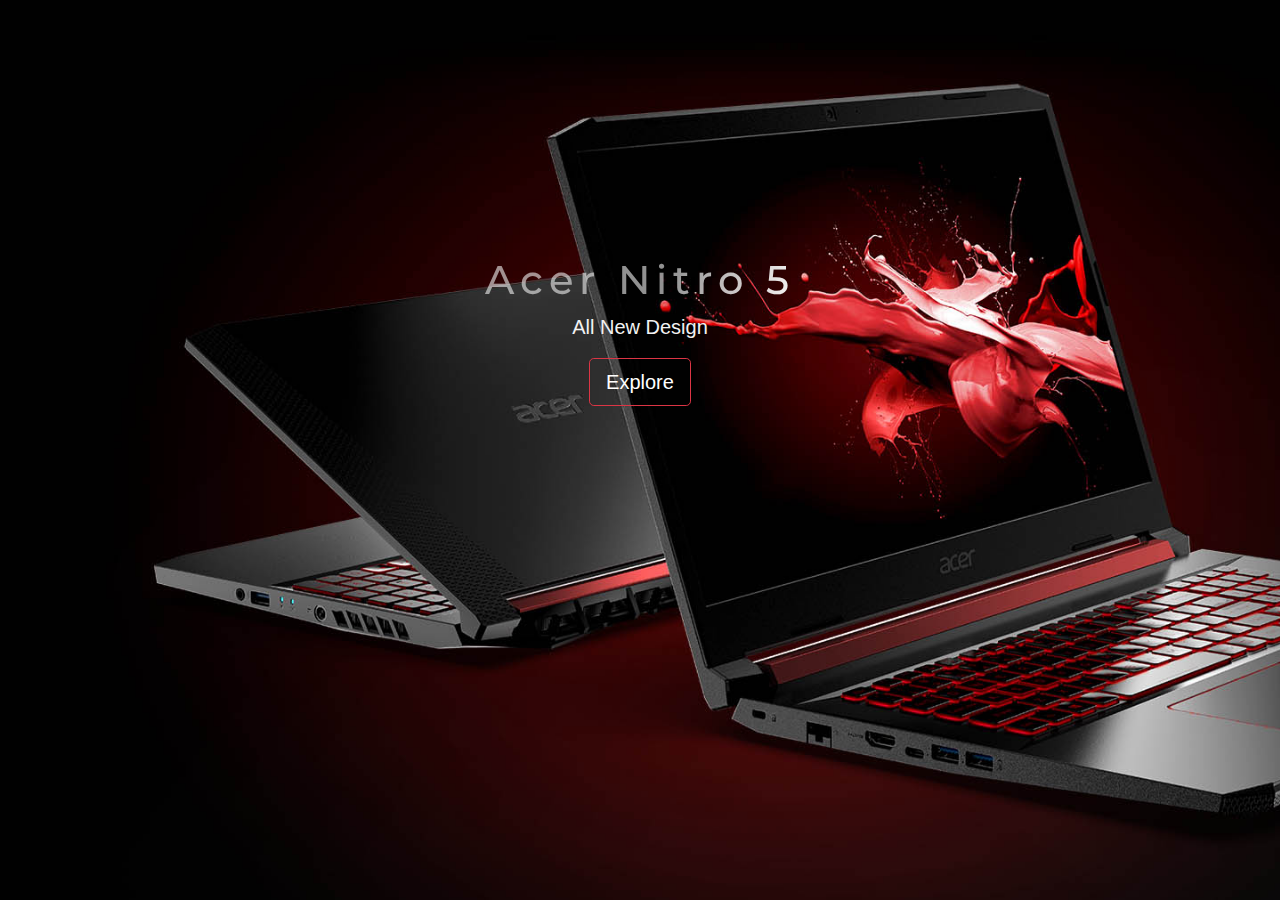
==== index.html @ 259308b8 "capstone1" ====
<!DOCTYPE html>
<html>
<head>
	<title> B35 Class| Landing Page</title>
	<meta charset="utf-8">
	<meta name="viewport" content="width=device-width,
	initial-scale=1.0, maximum-scale=1.0, shrink-to-fit=no">
	<meta http-equiv="X-UA-Compatible" content="IE-Edge">
	<!-- font awesome icons -->
	<link rel="stylesheet" href="https://use.fontawesome.com/releases/v5.5.0/css/all.css" integrity="sha384-B4dIYHKNBt8Bc12p+WXckhzcICo0wtJAoU8YZTY5qE0Id1GSseTk6S+L3BlXeVIU" crossorigin="anonymous">
	
	<!-- google fonts -->
	<link href="https://fonts.googleapis.com/css?family=Montserrat|Raleway&display=swap" rel="stylesheet">

	<!-- bootstrap -->
	<link rel="stylesheet" href="https://maxcdn.bootstrapcdn.com/bootstrap/4.3.1/css/bootstrap.min.css">
	<!-- external css -->
	<link rel="stylesheet" type="text/css" href="assets/css/style.css">
	<!-- animate css -->
	<link rel="stylesheet" type="text/css" href="assets/css/animate.css">
	<link rel="shortcut icon" href="assets/images/no5icon.jpg"/>

</head>
<body>
	<section id="jumbotron-section">
		<div id="jumbo-land" class="jumbotron mb-0 animated fadeIn" >
			<div class="container-fluid text-center ">
				<h1 class="text-center shine"> Acer Nitro 5</h1>	
				
				<p class="lead text-center"> All New Design</p>
				
				<a href="home.html"> <button id="explore" class="btn btn-outline-danger btn-lg "> 
					 Explore</a>
				</button> 
				
				
 				


			</div> 
			<!-- end of container -->
			
			
			 
		</div>
		<!-- end of jumbotron -->

	</section>
	<!-- end of jumbo section  -->
	










<!-- jQuery library -->
<script src="https://ajax.googleapis.com/ajax/libs/jquery/3.4.1/jquery.min.js"></script>

<!-- Popper JS
<script src="https://cdnjs.cloudflare.com/ajax/libs/popper.js/1.14.7/umd/popper.min.js"></script>

 Latest compiled JavaScript -->
<script src="https://maxcdn.bootstrapcdn.com/bootstrap/4.3.1/js/bootstrap.min.js"></script>

</body>
</html>
---- assets/css/style.css ----
@font-face{

	font-family: "timeless";
	src: url(../fonts/Timeless.ttf);
}

*{
	margin:0;
	padding: 0;
	box-sizing: border-box;
	font-family: 'Lato', sans-serif;

}

html{
	scroll-behavior: smooth;
}

/*landing page*/
#jumbo-land{
	height: 100vh;
	/*background-image: url(../assets/images/nitro5bg.jpg);*/
	padding-top: 20%;
	/*background-color: white; */
	/*background-image: url(https://static.acer.com/up/Resource/Acer/Laptops/Nitro_5/Overview/20190401/NITRO_5_AN515-54_hero_large.jpg);*/
	background-image: url(../images/nitro5bg.jpg);
	background-size: cover;
	border-radius: 0; /*removes jumbo tron's rounded corners*/
	/*border: 2px solid yellow;*/
}/*End landing*/


.jumbotron h1 {
	font-family: 'Montserrat', sans-serif;
	color: #f2f2f2; /*off white*/
}
.jumbotron p{
	color: #f2f2f2;
}

.jumbotron hr {
	/*background-color: #fff;*/
}


.btn a {
	text-decoration: none;
	color: #fff;
}

/*.container {
height: 100vh;
}*/

#explore:hover {
 background-color: #c42f34;
}




.jumbotron h1 {
	/*color: #fff;*/
  /*font-size: 10vw;*/
  text-decoration: none;
  /*text-transform: uppercase;*/
  letter-spacing: 6px;
  display: inline-block;
  position: relative;
 /* font-family: 'Merriweather', serif;*/
  -webkit-mask-image: linear-gradient(-75deg, rgba(0,0,0,.6) 30%, #000 50%, rgba(0,0,0,.6) 70%);
  -webkit-mask-size: 200%;
  animation: shine 2s linear infinite;
}

@keyframes shine {
  from { -webkit-mask-position: 150%; }
  to { -webkit-mask-position: -50%; }
}


/*home.html start*/
#navbarNav{
font-size: 20px;
}

#navbar {
background-color: #000;
/*background-color: yellow;*/



}

.mainpicture{
	width: 100%;
}

#container {
	background-color: #000;
	max-width: 1501px;
}

/*#overview1{


}*/

.iframe1 {
	width: 49.83%;
	height: 450px;
	/*margin-left: 17px;*/
	display: inline-block;
	margin: 0;

}

.acerRed {
	color: #dc3545;
}
.acerRedbg{
	background-color: #dc3545; 
}

#navbar  {
	color: #dc3545;
}

#navbar2  {
	color: #dc3545;
}




h2 {
  
  -moz-transition: all 0.2s ease-in;
  -o-transition: all 0.2s ease-in;
  -webkit-transition: all 0.2s ease-in;
  transition: all 0.2s ease-in;
}

h2:hover {
  color: red;
  text-shadow:0px 0px 10px red;
  -moz-transition: all 0.2s ease-in;
  -o-transition: all 0.2s ease-in;
  -webkit-transition: all 0.2s ease-in;
  transition: all 0.2s ease-in;
}

/*.mainpicture1{
	z-index:0;

	
}*/


/*end of home.html css*/

/*techspecs.html*/
hr{
	background-color: lightgrey;
}

.mainpicture2{
	width: 70%;
}

#specs{
	height: 20%;
	width: 100%
}
ul{
	list-style: none;
}

/*techspecs.html end*/

/*home2.html*/
#home-landing {
	background-color: #333;
	color: #fff;
	padding: 20%;

}



/*end home2.html*/

/*ABOUT HTML START*/

#jumbrotron-about {

	background-color: #333;
	height: 90vh;
	border-radius: 0;
	margin-bottom: 0; 
}

#landing-about{
	color: #f2f2f2;
	font-size: 5em;
	padding-top: 20vh;
	letter-spacing: 5px;
	font-family: timeless, sans-serif;
}

#mission {
	height: 100%;
	background-color: #333; /*off black*/
	color: #fff; /*off-white*/

}

#vision{
	height: 100%;
	background-color: #fff; /*off black*/
	color: #333; /*off-white*/

}

.about-tags {
	font-weight: bold;
	font-family: timeless, sans-serif;
}
/*ABOUT.HTML END*/

/*contact.html start*/

#maps{
	width: 100%;
	height: 70vh;
	display: block;
	border: none;
	border-radius: 10px;
}




/*mobile styles*/
@media only screen and (max-width:400px){
	#jumbo-land{
	/*height: 100vh;*/
	
	padding-top: 20%;
	
	/*background-image: url(https://static.acer.com/up/Resource/Acer/Laptops/Nitro_5/Overview/20190401/NITRO_5_AN515-54_hero_large.jpg);*/
	background-image: url(../images/nitro5bg.jpg);
	
	border-radius: 0; /*removes jumbo tron's rounded corners*/
	/*border: 2px solid yellow;*/
	}/*End landing*/

	#overview1{
		font-size: 15px;
		width: 100%;
	}

	.iframe1 {
	width: 100%;
	height: 315px;
	/*margin-right: 20px;*/

	}



}





/*tablet styles*/
@media only screen and (min-width: 401px) and (max-width: 960px){
	.iframe1 {
	width: 100%;
	height: 315px;
	margin-right: 20px;
	/*display: inline-block;*/

	}

	#navbar {
	background-color: #000;
	width: 100%; 


	}

	#overview1{
		font-size: 15px;
		width: 100%;
	}

}

/*desktop view*/

@media only screen and (min-width: 961px){
	.iframe1 {
	width: 49.7%;
	height: 450px;
	/*margin-left: 17px;*/
	display: inline-block;
	margin: 0;

	}
	


	#navbar {
	background-color: #000;
/*	width: 100vw; */


	}
}
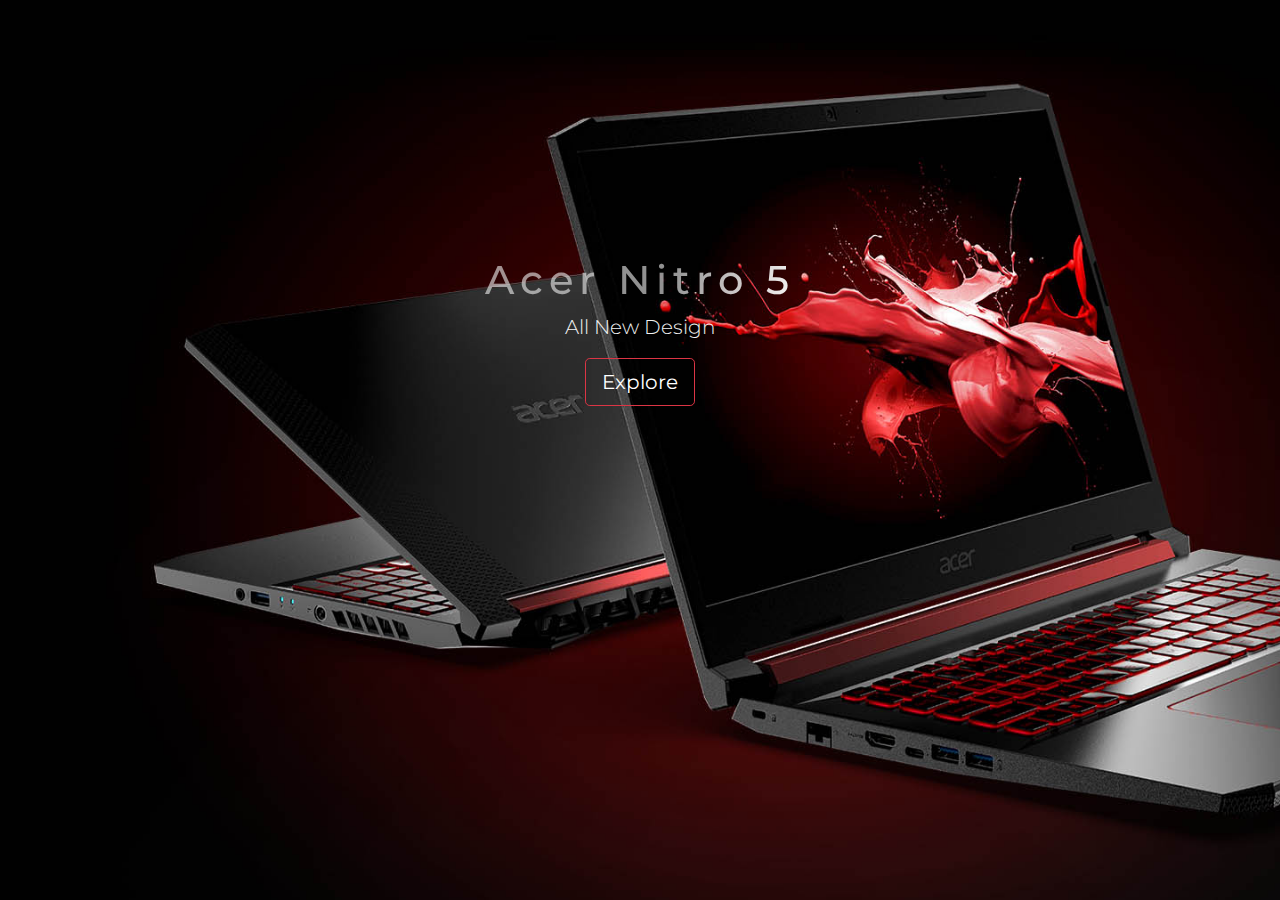
==== commit 43d23b72: "title updates" ====
--- a/index.html
+++ b/index.html
@@ -1,7 +1,7 @@
 <!DOCTYPE html>
 <html>
 <head>
-	<title> B35 Class| Landing Page</title>
+	<title> Acer Nitro 5| Landing Page</title>
 	<meta charset="utf-8">
 	<meta name="viewport" content="width=device-width,
 	initial-scale=1.0, maximum-scale=1.0, shrink-to-fit=no">
--- a/assets/css/style.css
+++ b/assets/css/style.css
@@ -8,7 +8,8 @@
 	margin:0;
 	padding: 0;
 	box-sizing: border-box;
-	font-family: 'Lato', sans-serif;
+	font-family: 'Montserrat', sans-serif;
+	/*background-color: #000;*/
 
 }
 
@@ -98,7 +99,8 @@
 
 #container {
 	background-color: #000;
-	max-width: 1501px;
+	/*max-width: 1501px;*/
+	
 }
 
 /*#overview1{
@@ -176,7 +178,17 @@
 	list-style: none;
 }
 
+
+
 /*techspecs.html end*/
+
+
+/*gallery.html*/
+#head-gall{
+	background-color: #000;
+}
+
+/*gallery.html end*/
 
 /*home2.html*/
 #home-landing {
@@ -185,6 +197,7 @@
 	padding: 20%;
 
 }
+
 
 
 
